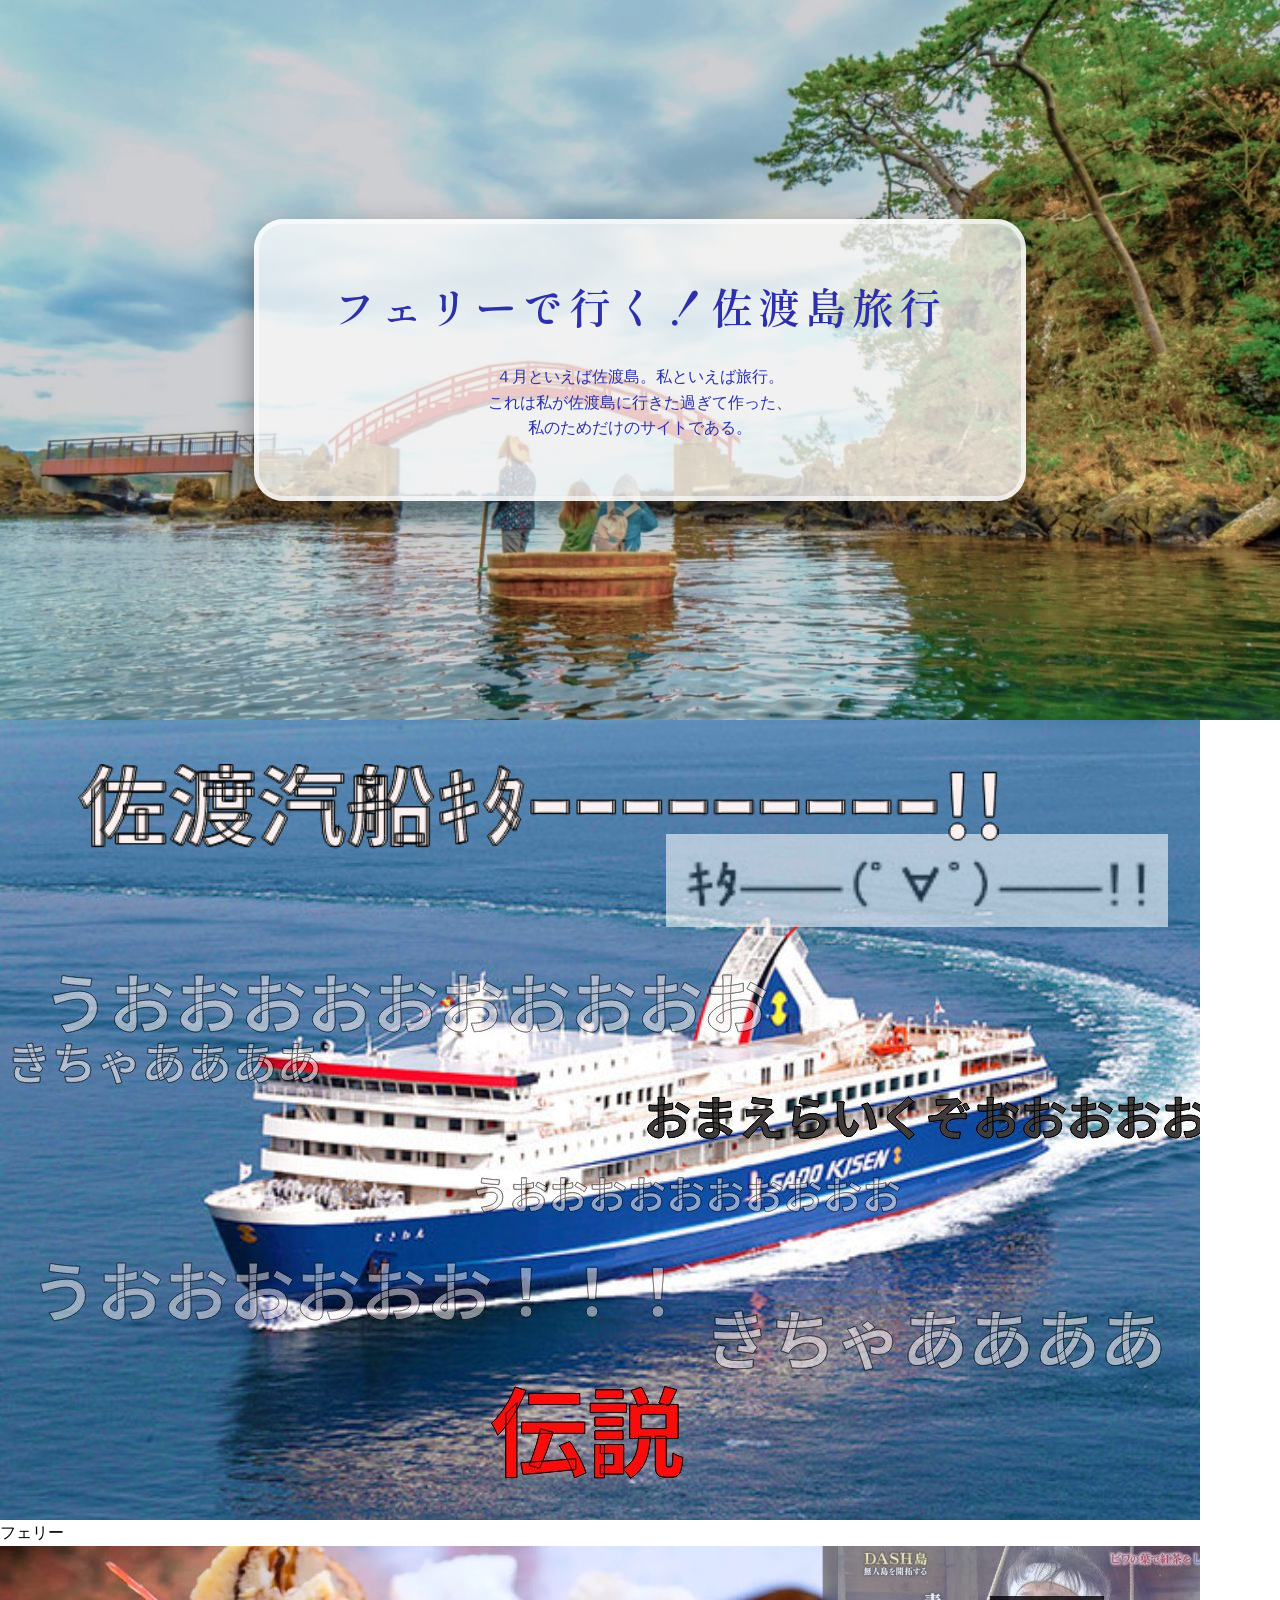
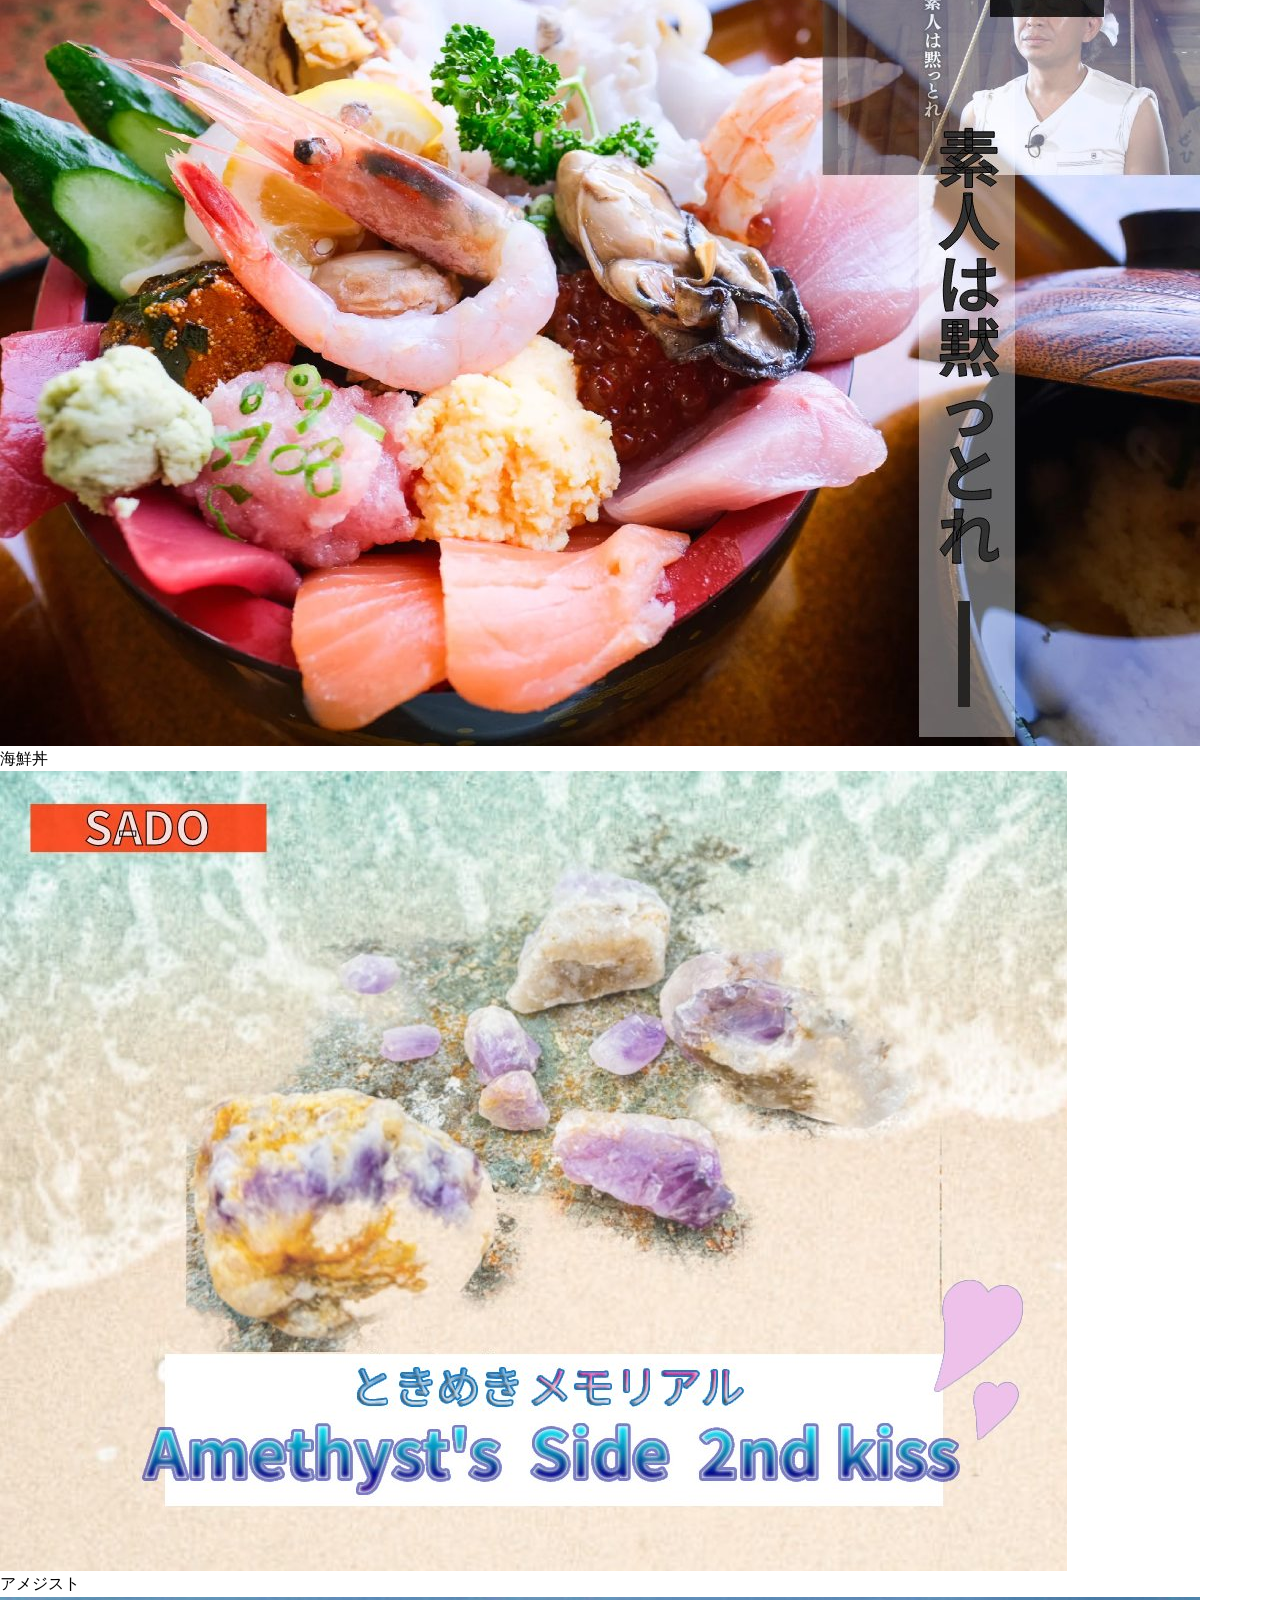
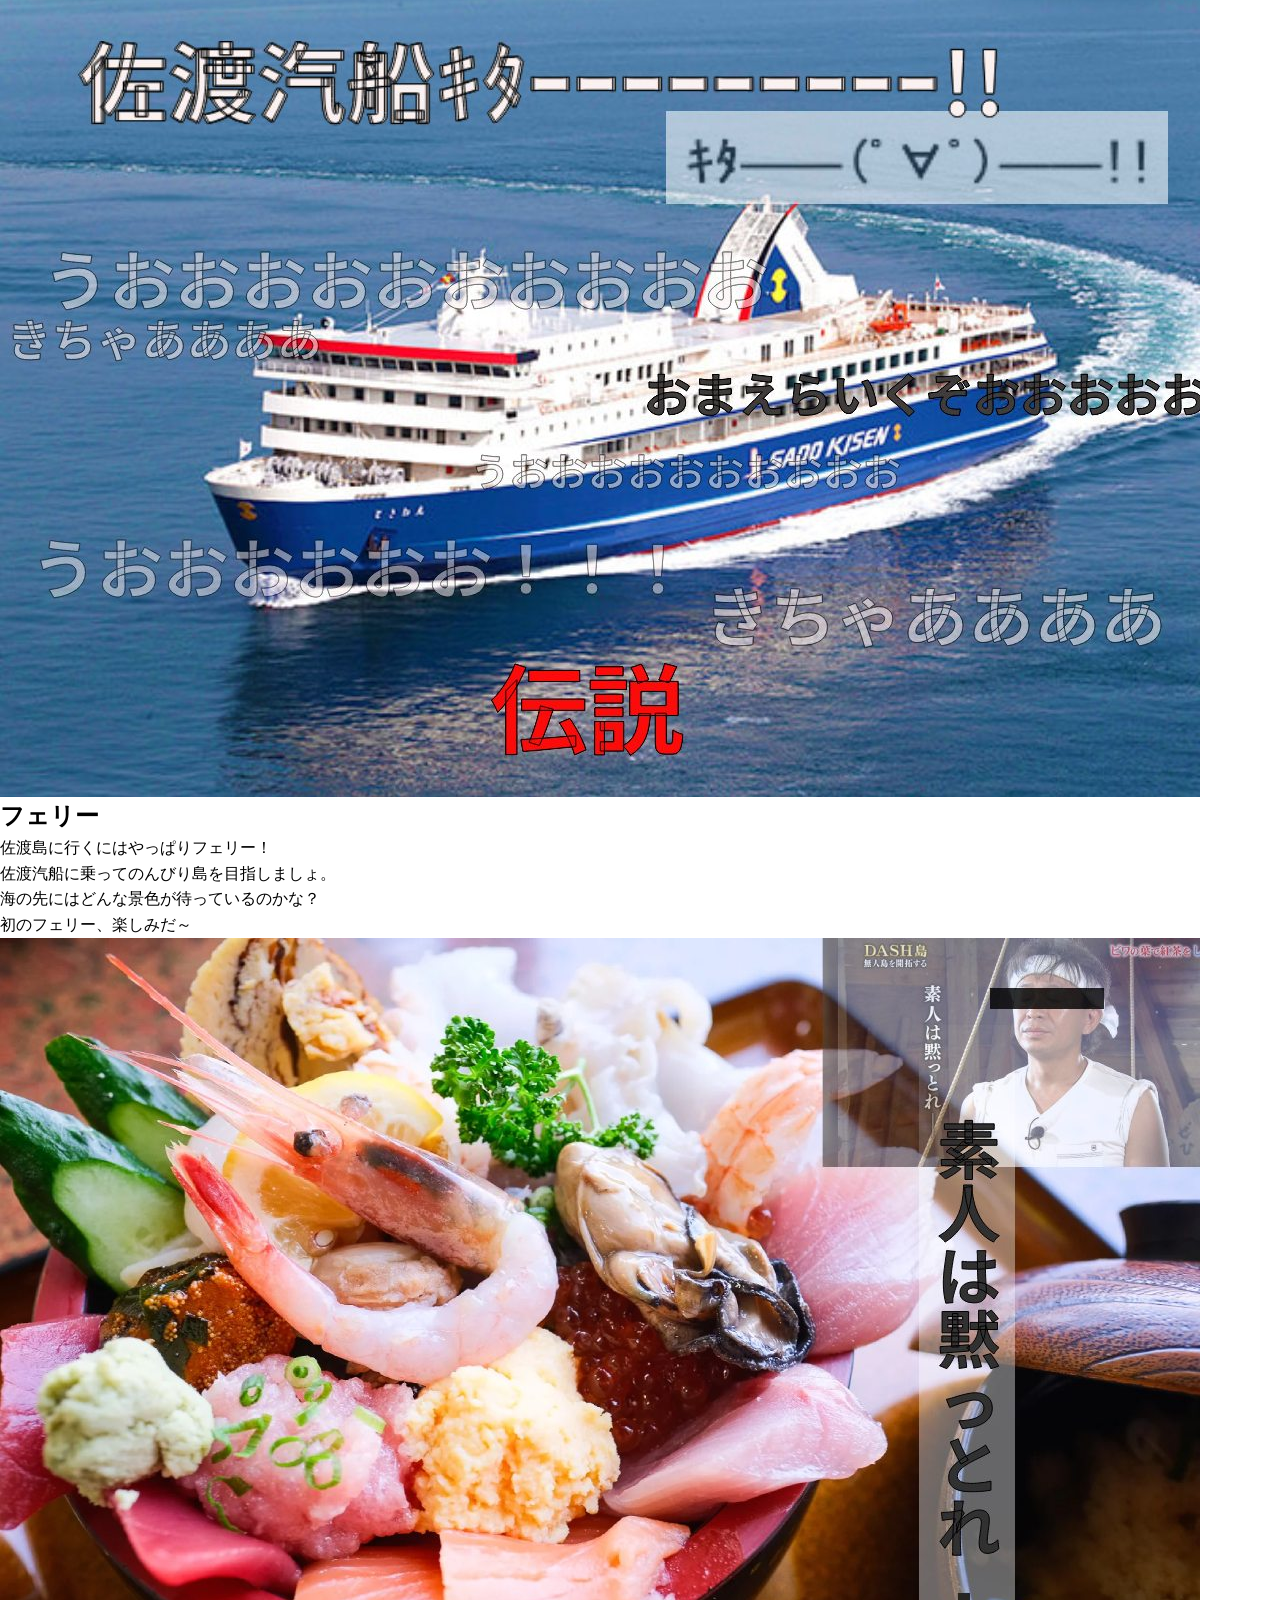
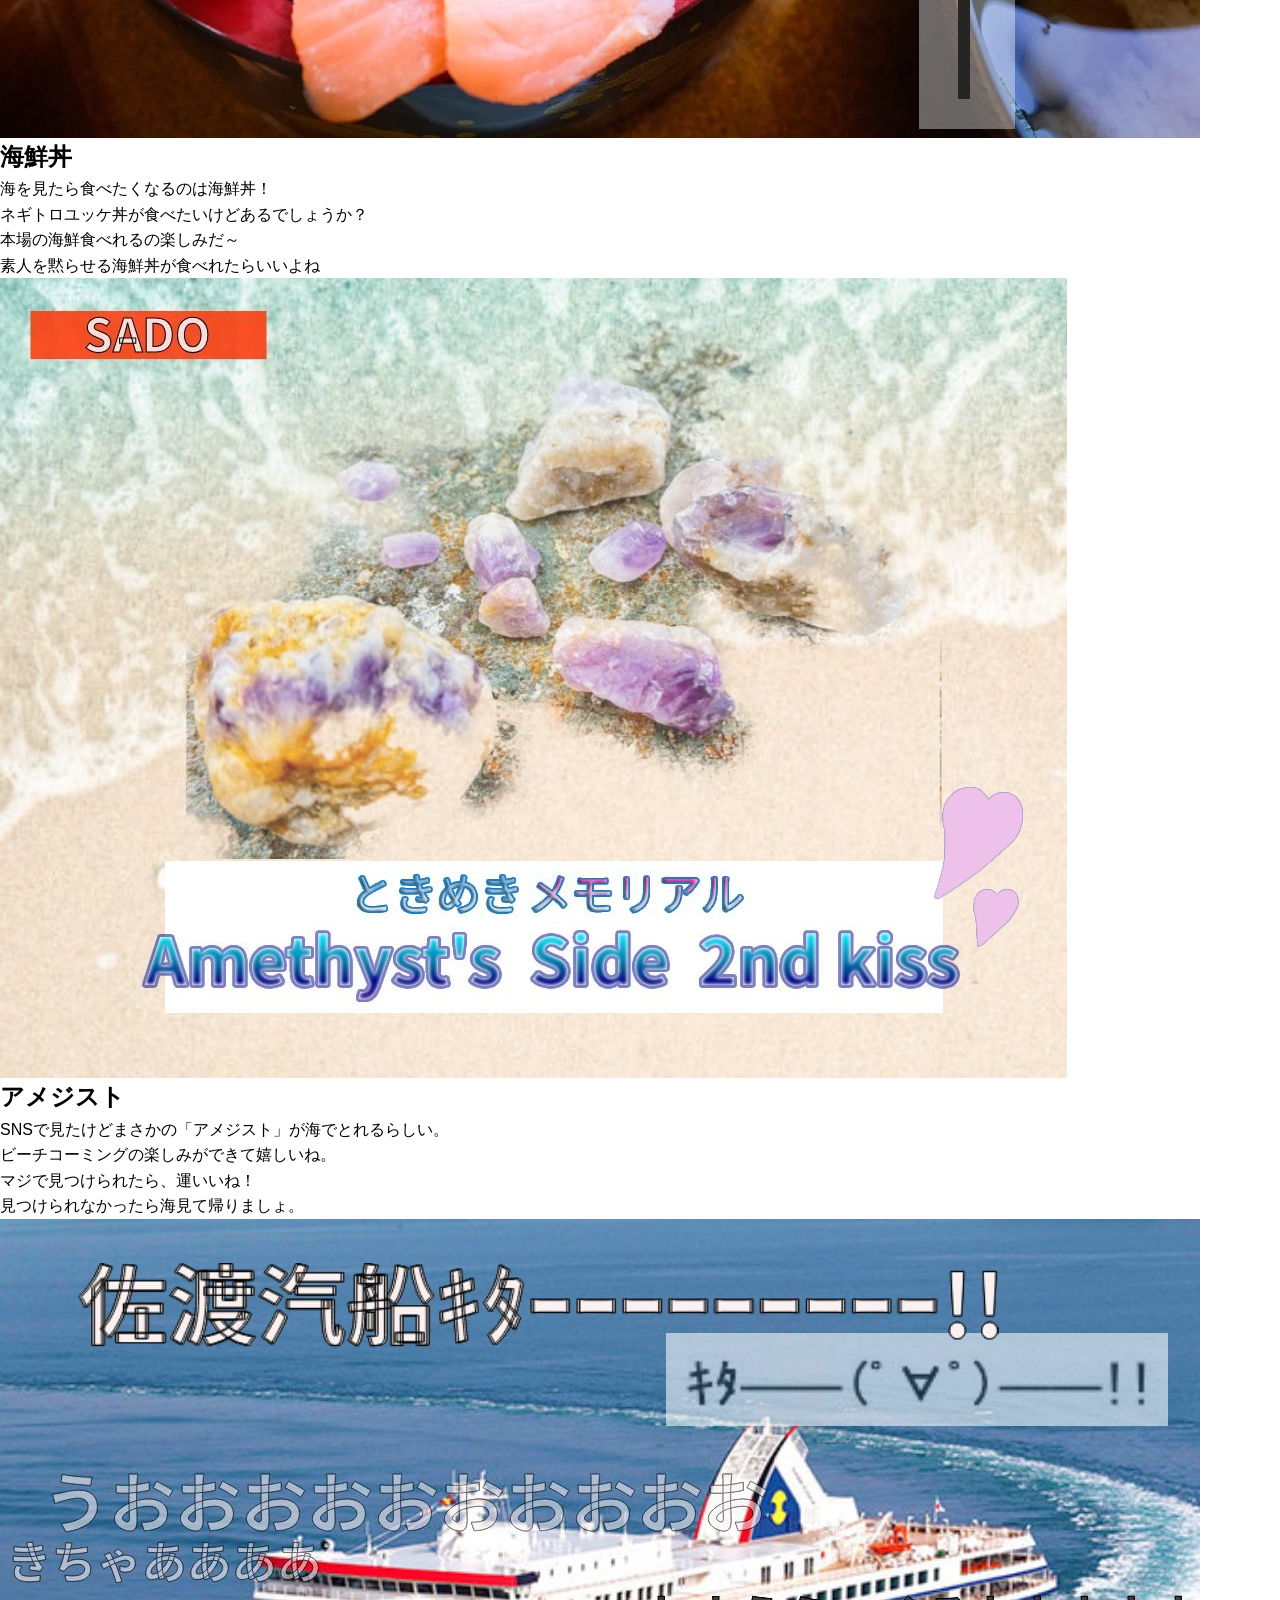
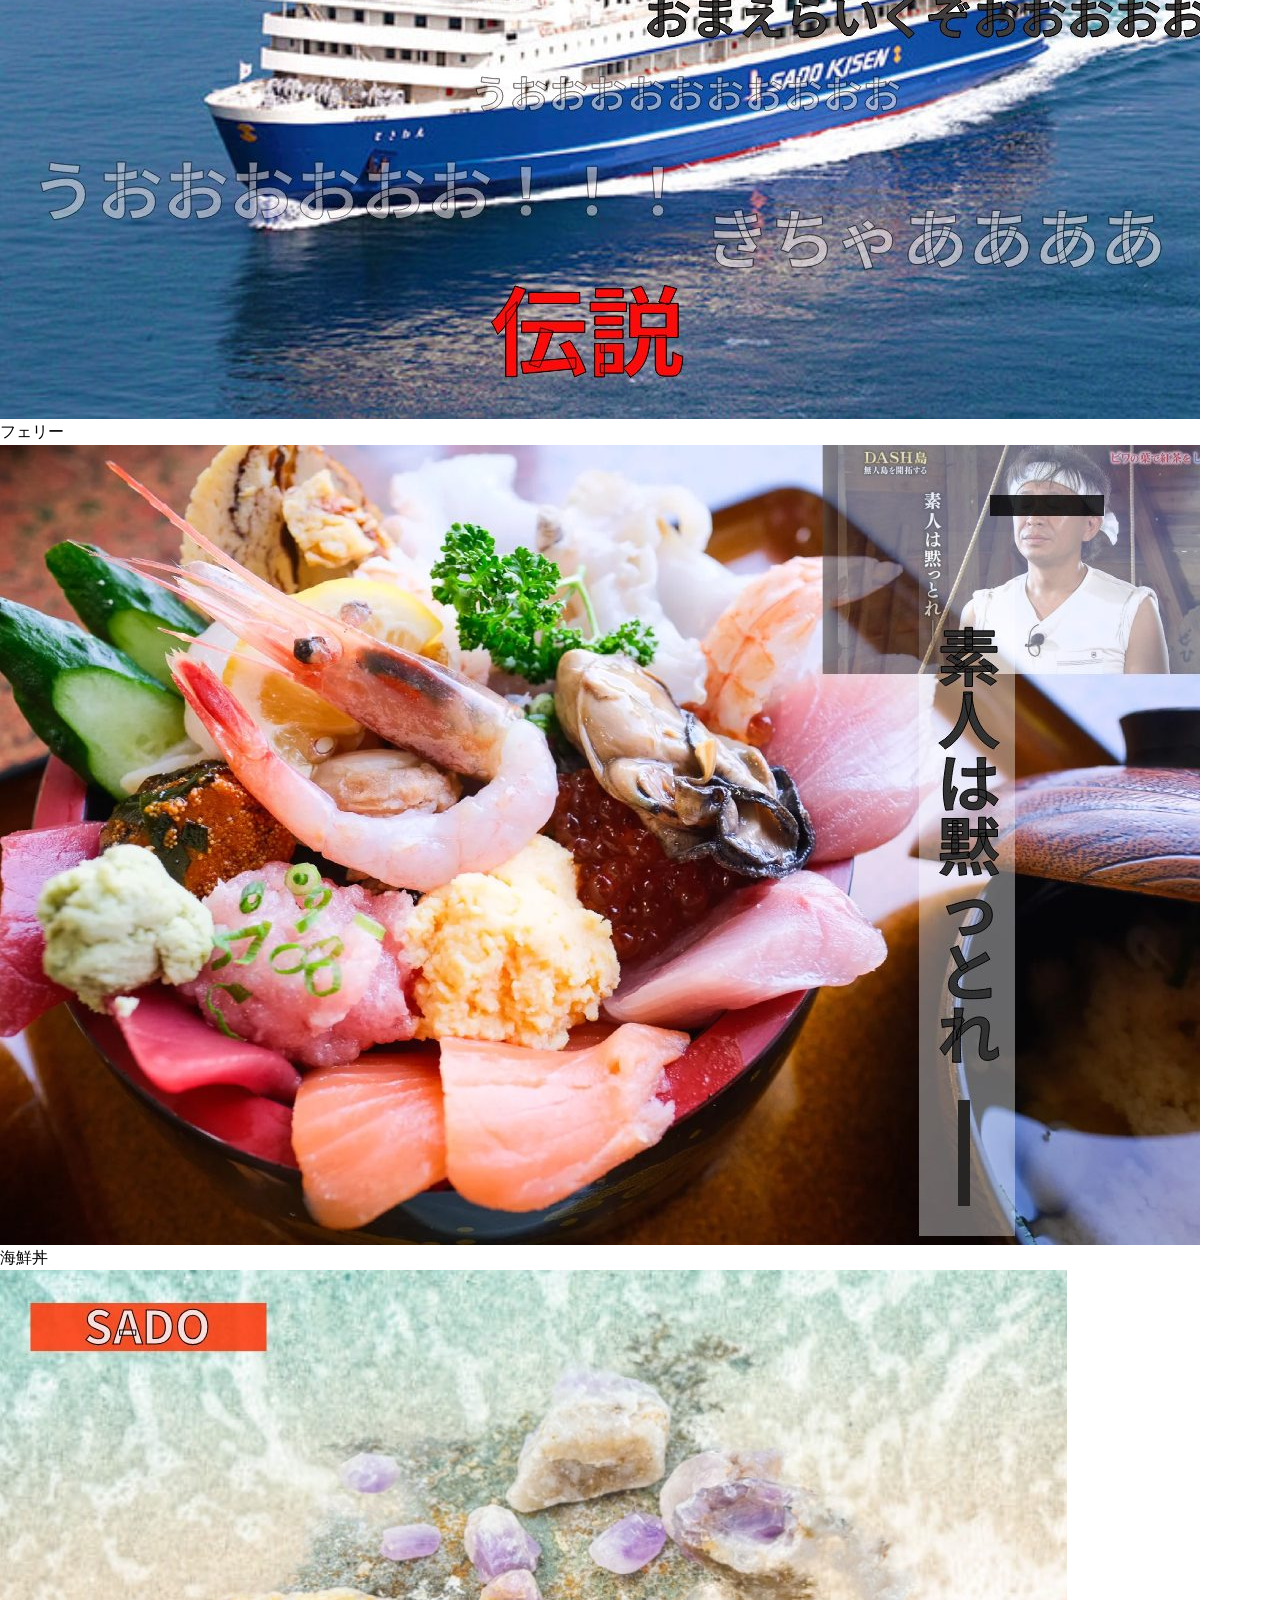
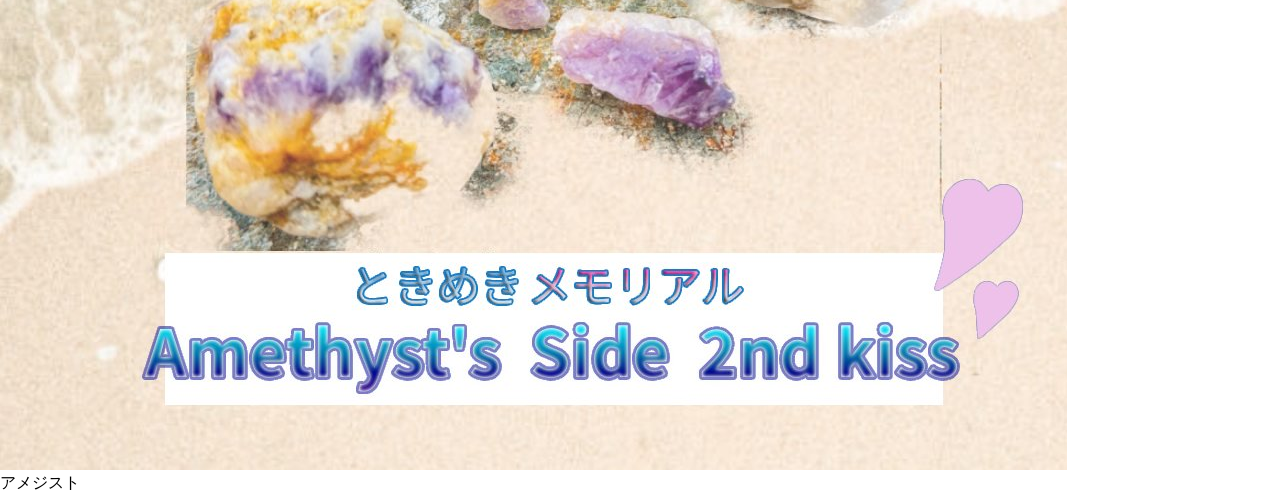
==== sado.html.html @ 0a6349b3 "first commit" ====
<!DOCTYPE html>
<html lang="ja">
<head>
  <meta charset="UTF-8">
  <meta name="viewport" content="width=device-width, initial-scale=1.0">
  <title>佐渡島旅行サイト</title>
  <meta name="description" content="佐渡島旅行のための自己満足サイト">
  <link rel="stylesheet" href="style.css">
  <link rel="icon" href="favicon.ico">
  <link href="https://fonts.googleapis.com/css2?family=Shippori+Mincho:wght@400;600&display=swap" rel="stylesheet">
</head>


<body>
 <main>
  <section id="hero">
    <div class="hero_text">
      <h1>フェリーで行く！佐渡島旅行</h1>
      <p>４月といえば佐渡島。私といえば旅行。<br>
         これは私が佐渡島に行きた過ぎて作った、<br>
         私のためだけのサイトである。</p>
    </div>
  </section>


  <section id="nav">
   <nav class="nav_flex">
    <ul>
      <li> <a href="#"><img src="ferry.jpg" alt=""><span>フェリー</span></a> </li>
      <li> <a href="#"><img src="kaisen.jpg" alt=""><span>海鮮丼</span></a> </li>
      <li> <a href="#"><img src="amethyst.jpg" alt=""><span>アメジスト</span></a> </li>
    </ul>
   </nav>
  </section>
  

  <section id="area">
    <div id="ferry" class="contents">
     <img src="ferry.jpg" alt="海原に浮かぶフェリーの画像">
    
      <div class="text">
        <h2>フェリー</h2>
        <p>佐渡島に行くにはやっぱりフェリー！</p>
        <p>佐渡汽船に乗ってのんびり島を目指しましょ。</p>
        <p>海の先にはどんな景色が待っているのかな？</p>
        <p><span>初のフェリー、楽しみだ～</span></p>
      </div>
    </div>

    <div id="kaisen" class="contents">
     <img src="kaisen.jpg" alt="おいしそうな海鮮丼の画像">
    
      <div class="text">
        <h2>海鮮丼</h2>
        <p>海を見たら食べたくなるのは海鮮丼！</p>
        <p><span>ネギトロユッケ丼</span>が食べたいけどあるでしょうか？</p>
        <p>本場の海鮮食べれるの楽しみだ～</p>
        <p>素人を黙らせる海鮮丼が食べれたらいいよね</p>
      </div>
    </div>

     <div id="amethyst" class="contents">
     <img src="amethyst.jpg" alt="とてもきれいなアメジストの画像">
    
      <div class="text">
        <h2>アメジスト</h2>
        <p>SNSで見たけどまさかの「アメジスト」が海でとれるらしい。</p>
        <p><span>ビーチコーミング</span>の楽しみができて嬉しいね。</p>
        <p>マジで見つけられたら、運いいね！</p>
        <p>見つけられなかったら海見て帰りましょ。</p>
      </div>
    </div>
  </section>
 </main>

<footer id="footer">
 <nav class="nav_flex">
    <ul>
      <li> <a href="#"><img src="ferry.jpg" alt=""><span>フェリー</span></a>  </li>
      <li> <a href="#"><img src="kaisen.jpg" alt=""><span>海鮮丼</span></a>  </li>
      <li> <a href="#"><img src="amethyst.jpg" alt=""><span>アメジスト</span></a>  </li>
    </ul>
 </nav>
</footer>

</body>
</html>
---- style.css ----
/* ===== reset ===== */
* {
  box-sizing: border-box;
}

body, h1, h2, p, ul, li {
  margin: 0;
  padding: 0;
}

ul { list-style: none; }

img {
  max-width: 100%;
  display: block;
}

/* ===== base ===== */
body {
  font-family: sans-serif;
  line-height: 1.6;
}

a {
  text-decoration: none;
  color: inherit;
}

/* ===== hero ===== */
#hero{
  height: 80vh;
  background: url("mainvisual.jpeg") center/cover no-repeat;
  position: relative;

  display:flex;  /* flexの中央寄せは親指定 */
  justify-content: center; /* 横中央 */
  align-items: center;  /* 縦中央 */
}

/* 暗幕 */
#hero::before{
  content:"";
  position:absolute;
  inset:0;
  background: rgba(0,0,0,0.1.8);
}

/* テキストを前に */
.hero_text{
  position: relative; /* 暗幕より前 */
  color: #2c31ab;
  text-align: center;
  padding:24px;

  
  /* 四角背景 */
  background: rgba(255,255,255,0.72);
  padding:60px 80px;
  border-radius: 30px;
  /* 四角背景の影 */
  box-shadow: 0 12px 30px rgba(0,0,0,0.4),/* 外の影 */
              inset 0 0 0 5px rgba(255,255,255,0.6); /* 内側の線 */ 
  
}
.hero_text h1{
  font-family: 'Shippori Mincho', serif;
  font-weight: 600;  
  font-size: 42px;
  letter-spacing: 0.12em;
  line-height: 1.3;
}

.hero_text p{
  padding-top:30px;
}
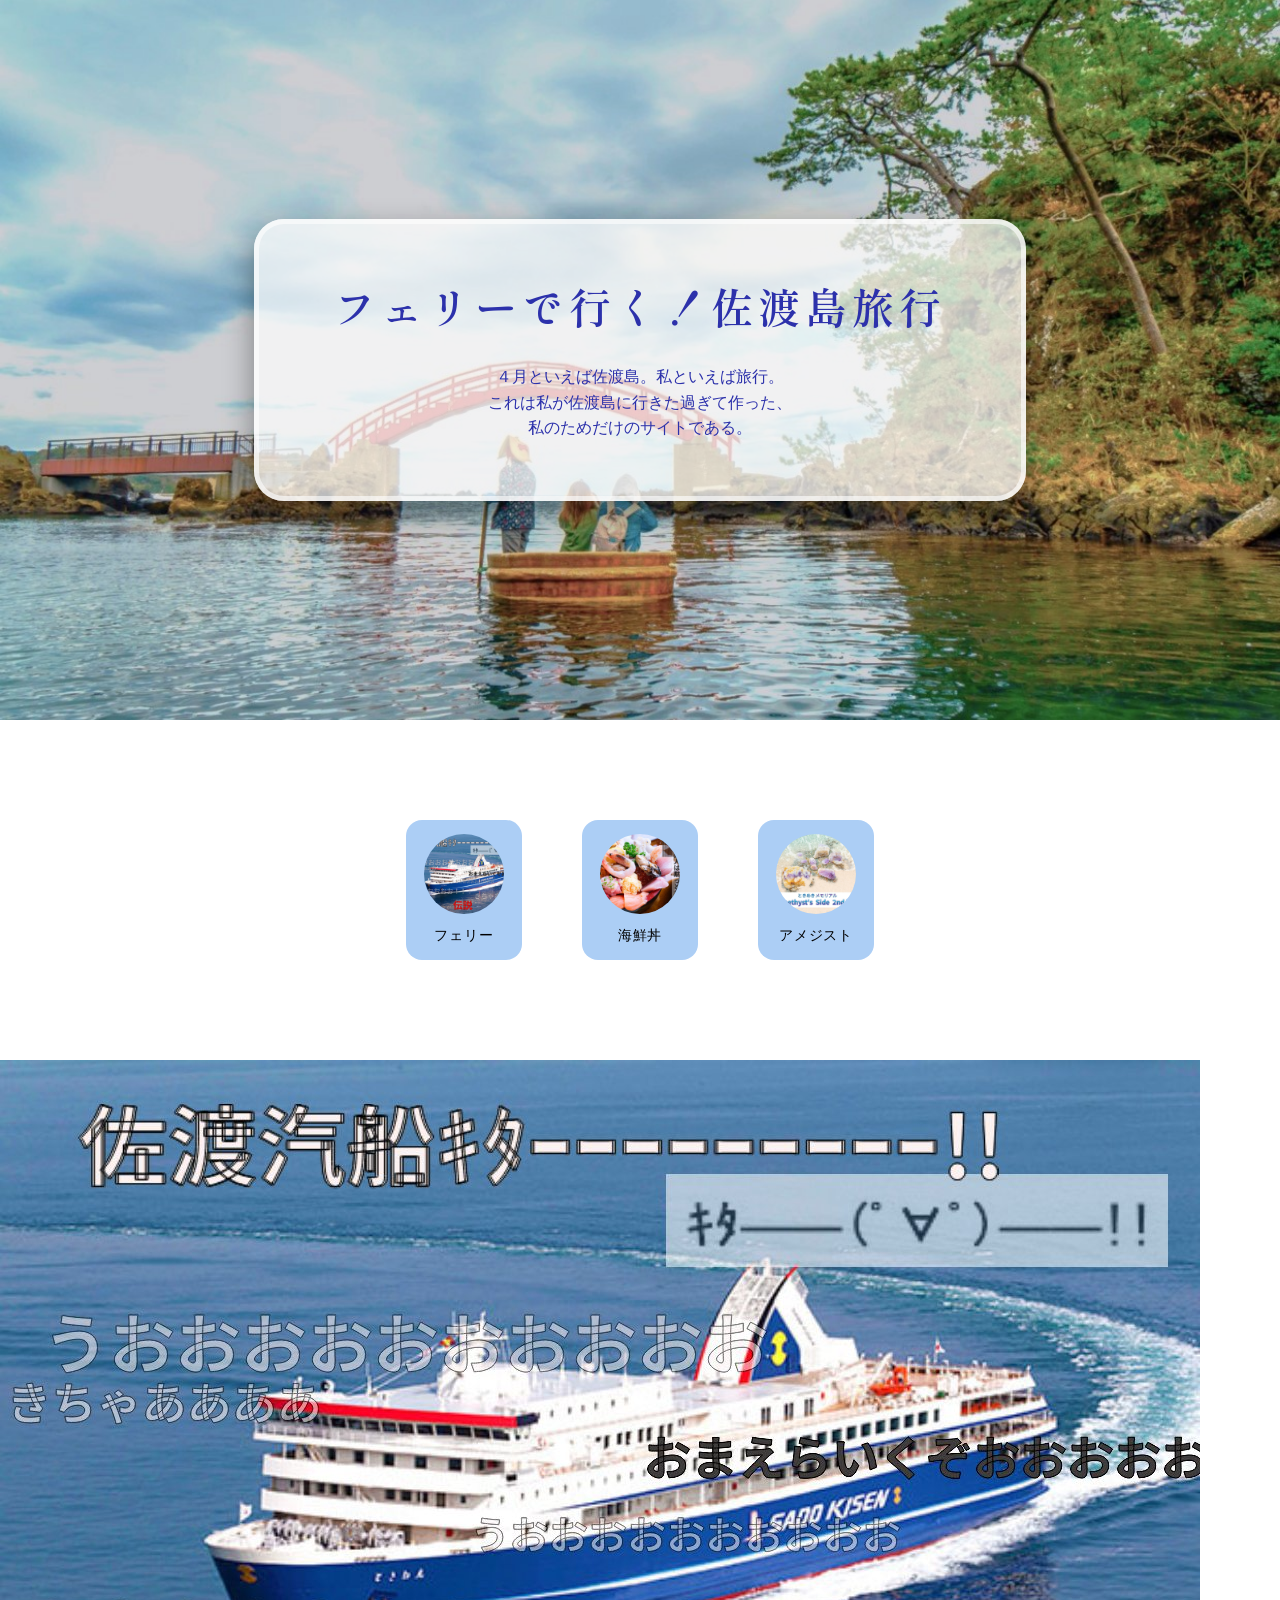
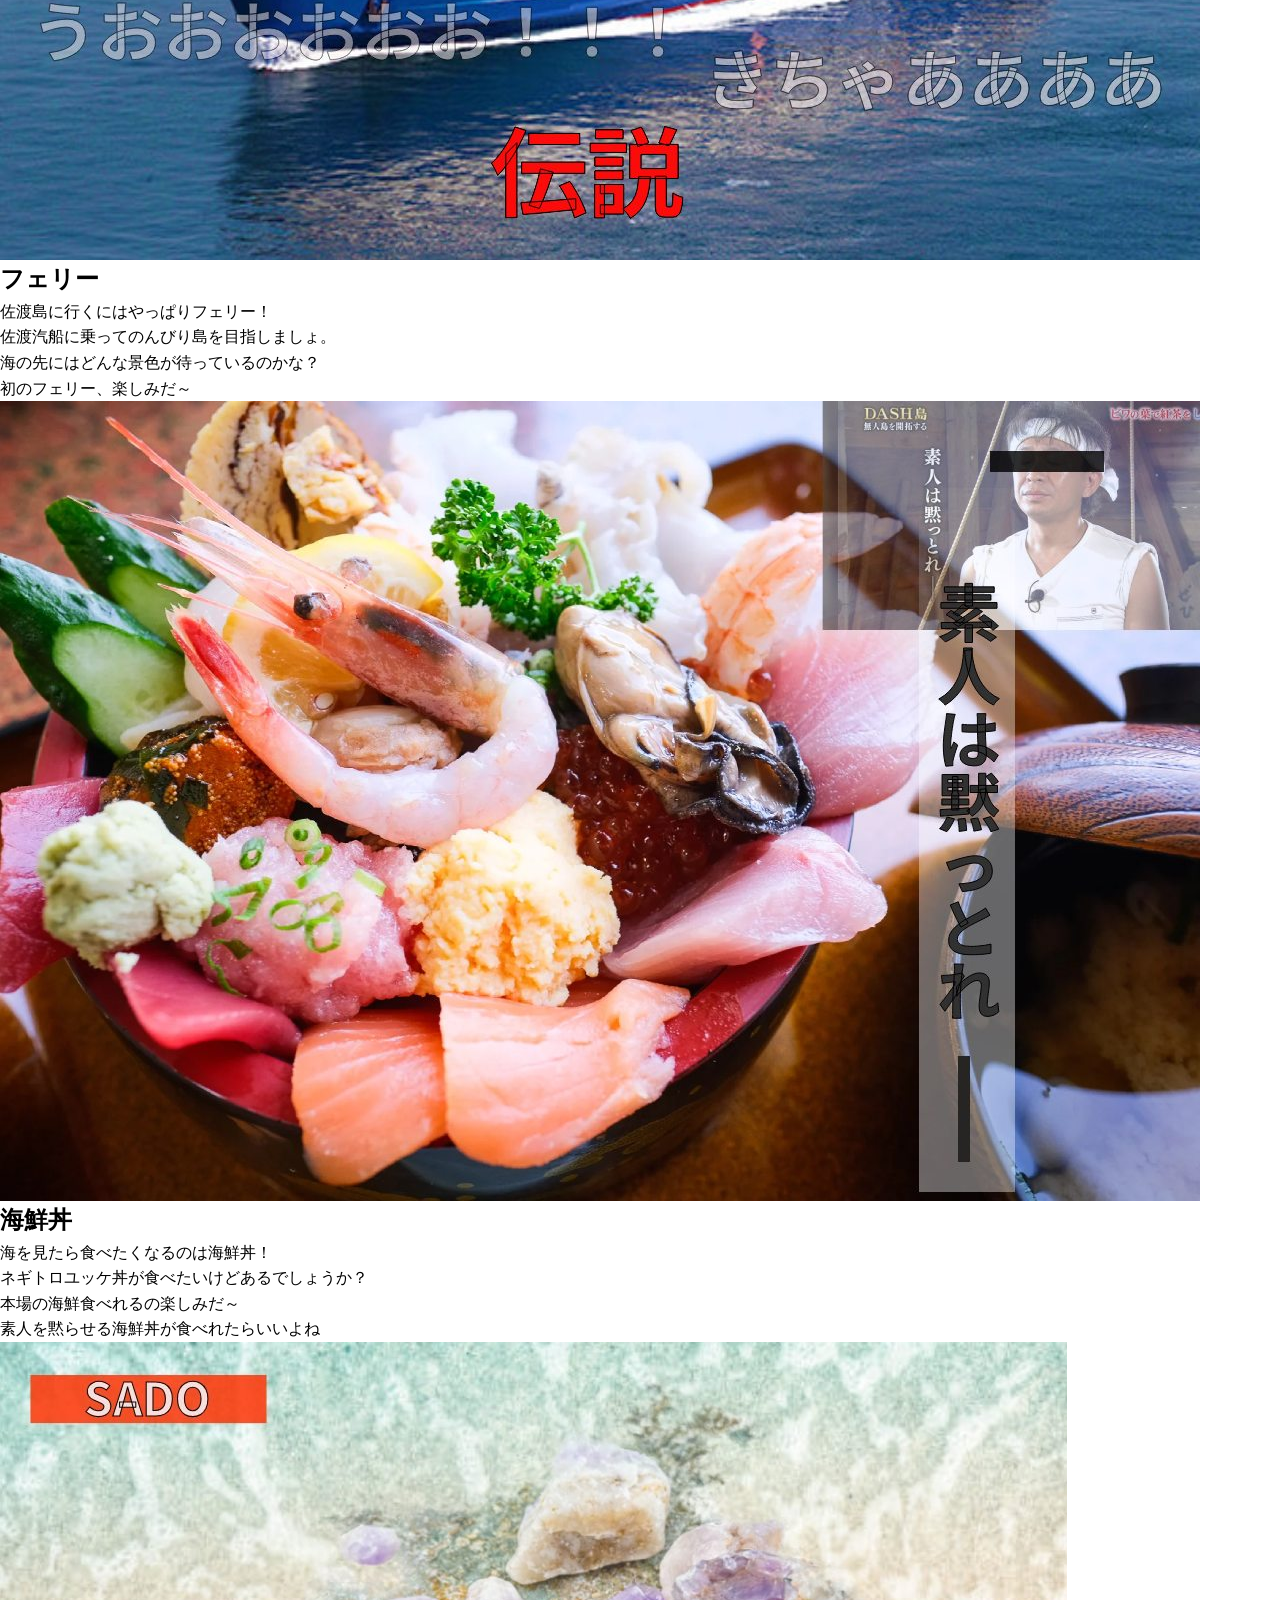
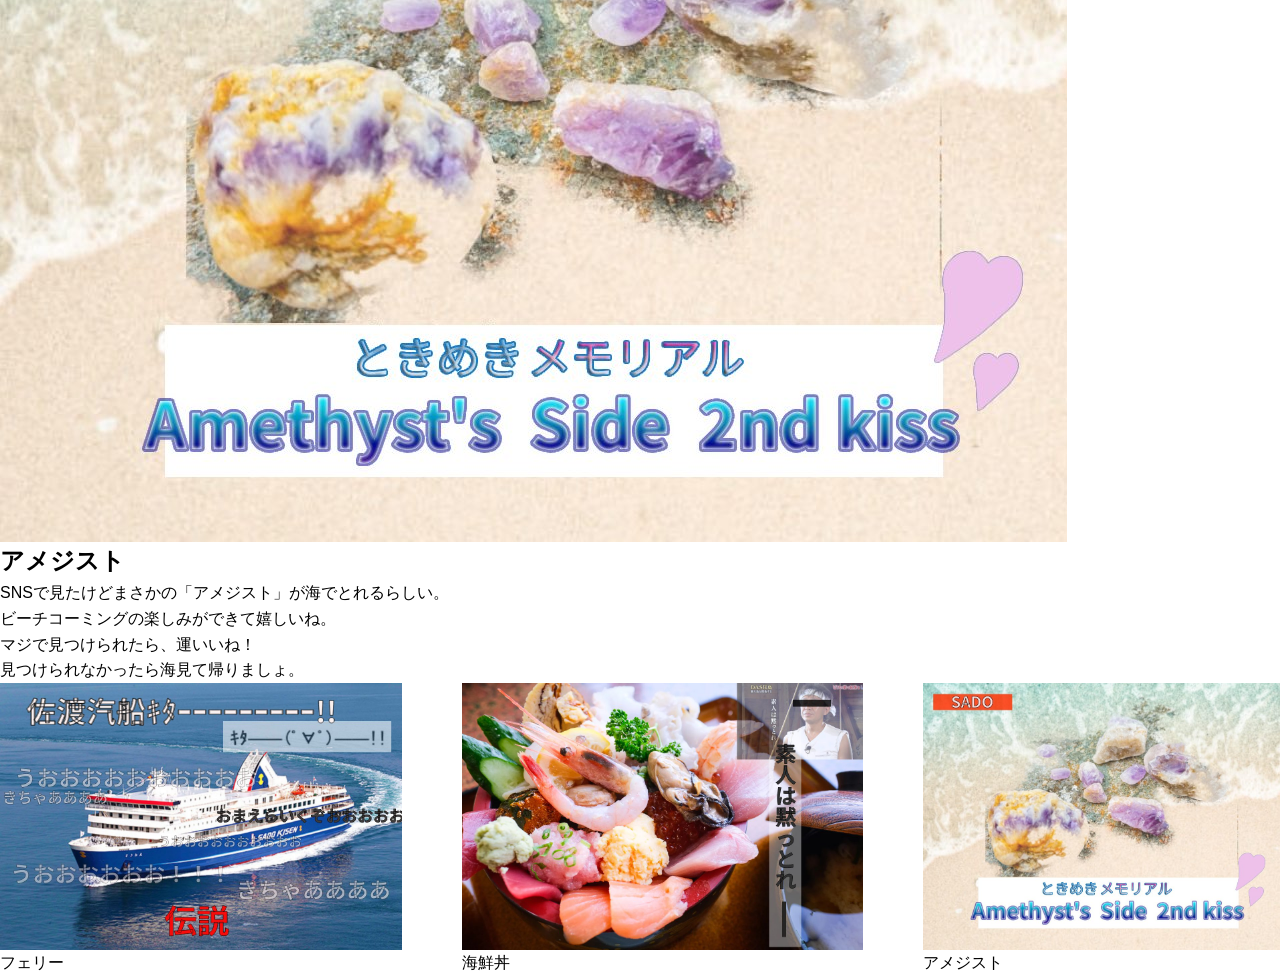
==== commit cf03fcf0: "push" ====
--- a/sado.html.html
+++ b/sado.html.html
@@ -25,7 +25,7 @@
 
   <section id="nav">
    <nav class="nav_flex">
-    <ul>
+    <ul class="nav_list">
       <li> <a href="#"><img src="ferry.jpg" alt=""><span>フェリー</span></a> </li>
       <li> <a href="#"><img src="kaisen.jpg" alt=""><span>海鮮丼</span></a> </li>
       <li> <a href="#"><img src="amethyst.jpg" alt=""><span>アメジスト</span></a> </li>
--- a/style.css
+++ b/style.css
@@ -72,4 +72,67 @@
 
 .hero_text p{
   padding-top:30px;
+}
+
+
+/* ===== nav ===== */
+#nav{
+  margin:40px;
+  padding:60px 16px;
+}
+
+.nav_flex ul{
+  display:flex;
+  justify-content: center;
+  gap:60px;
+}
+
+
+.nav_list a{
+ display:flex;
+ flex-direction: column;
+ align-items: center;
+ gap:10px;
+
+ padding:14px 18px;
+ border-radius: 16px;
+ background: rgba(104, 166, 237, 0.55);
+}
+
+.nav_list a:hover{
+  transform:translateY(-4px);
+  box-shadow: 0 10px 25px rgba(0,0,0,0.18); 
+  background: rgba(225, 233, 157, 0.75); 
+}
+
+.nav_list img{
+  width:5rem;
+  height:5rem;
+  object-fit:cover;
+  border-radius: 50%;
+}
+
+.nav_list span{
+  font-size:14px;
+  letter-spacing: 0.06rem;
+}
+
+
+@media screen and (max-width: 834px){
+
+  #nav{
+  margin:20px;
+  padding:30px 16px;
+}
+  .nav_flex ul{
+    flex-direction: column;
+    gap: 20px;
+  }
+  
+  /* リストの色を狭める */
+  .nav_list{
+    flex-direction: column;
+    align-items: center;  /* ← これ追加 */
+    gap: 20px;
+  }
 }
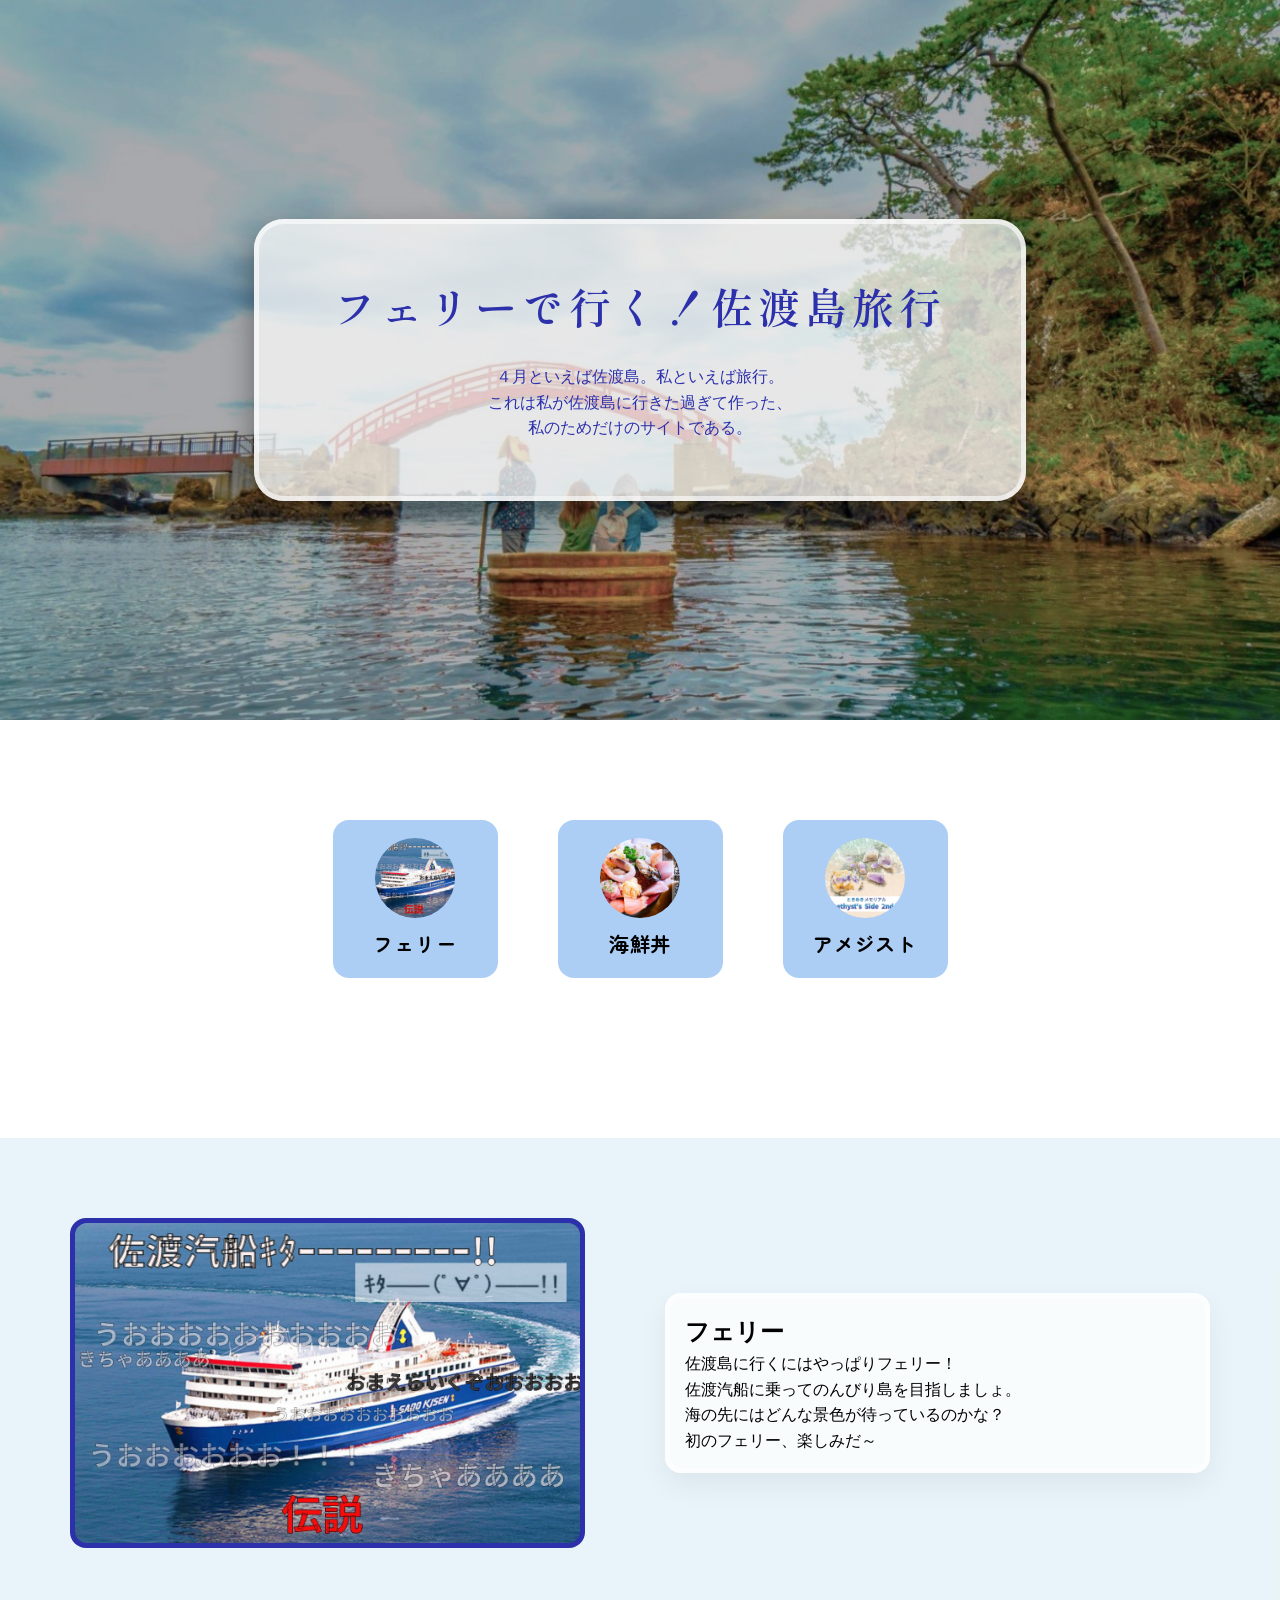
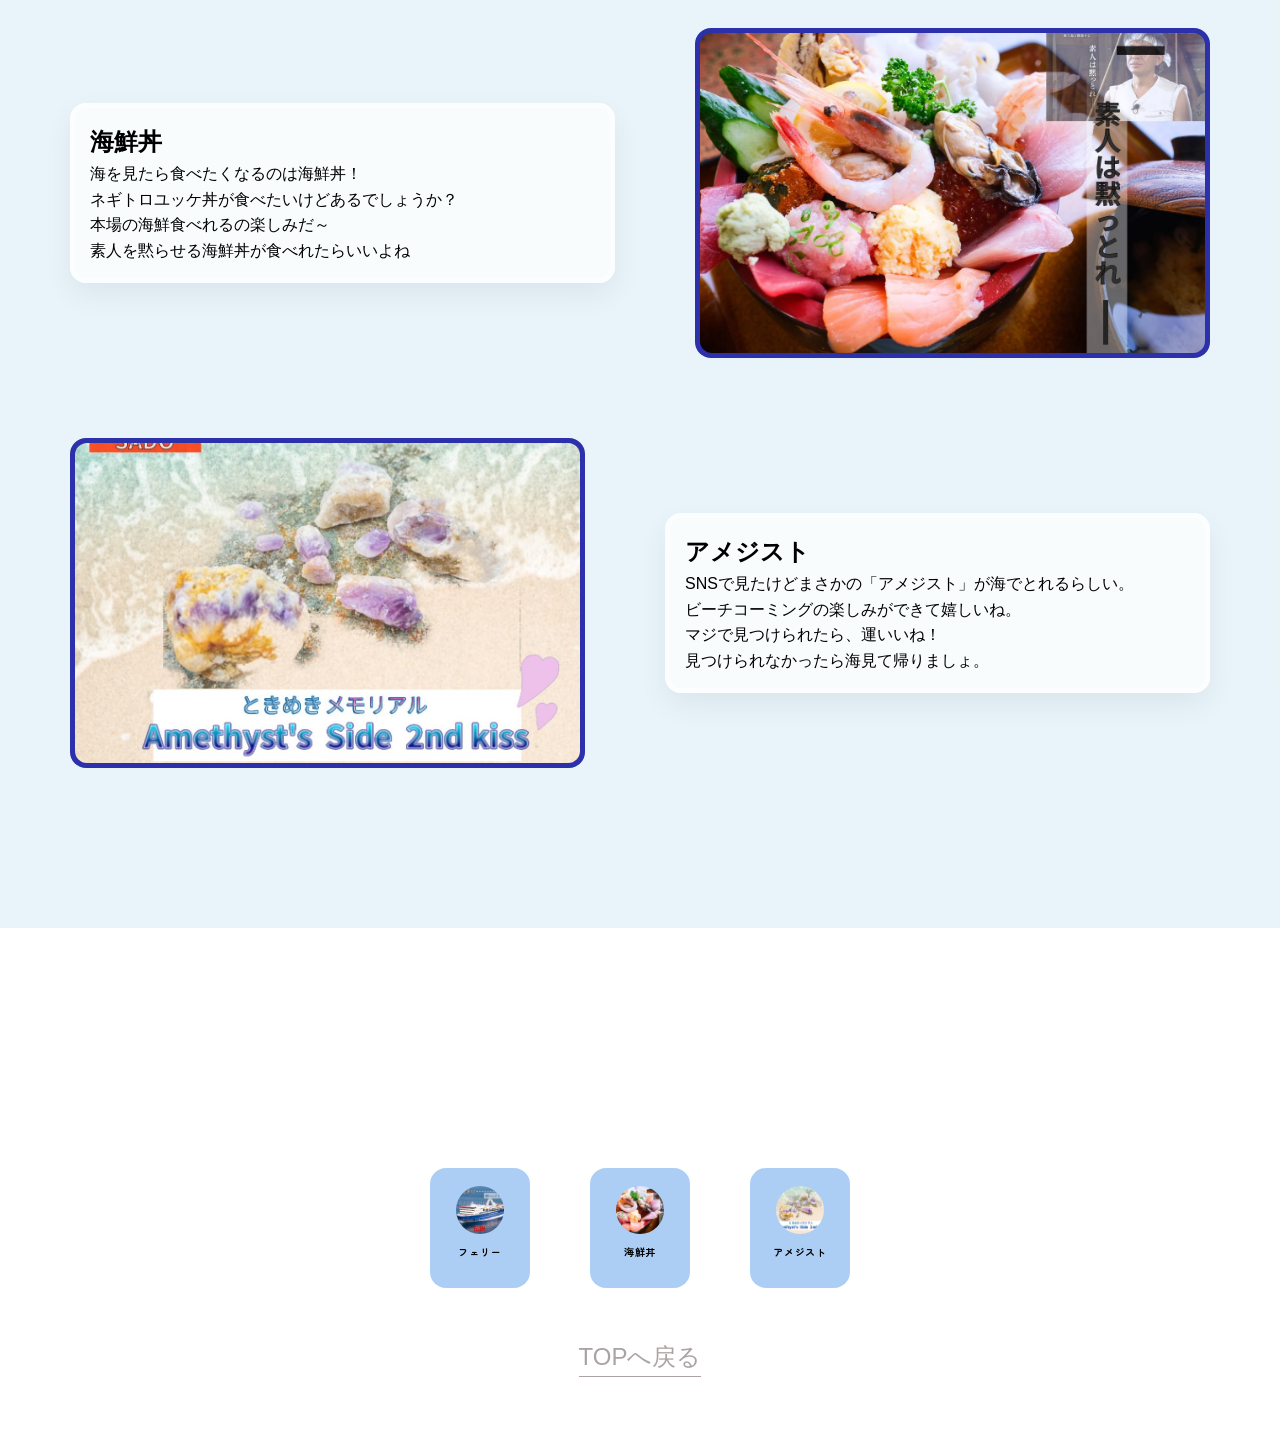
==== commit b198a622: "commit" ====
--- a/sado.html.html
+++ b/sado.html.html
@@ -7,11 +7,12 @@
   <meta name="description" content="佐渡島旅行のための自己満足サイト">
   <link rel="stylesheet" href="style.css">
   <link rel="icon" href="favicon.ico">
+  <link href="https://fonts.googleapis.com/css2?family=Zen+Maru+Gothic&display=swap" rel="stylesheet">
   <link href="https://fonts.googleapis.com/css2?family=Shippori+Mincho:wght@400;600&display=swap" rel="stylesheet">
 </head>
 
 
-<body>
+<body id="top">
  <main>
   <section id="hero">
     <div class="hero_text">
@@ -35,52 +36,66 @@
   
 
   <section id="area">
-    <div id="ferry" class="contents">
-     <img src="ferry.jpg" alt="海原に浮かぶフェリーの画像">
-    
-      <div class="text">
+  <div id="ferry" class="container">
+   <div class="area_flex">
+    <div class="area_img">
+      <img src="ferry.jpg" alt="海原に浮かぶフェリーの画像">
+    </div>
+
+    <div class="area_text">
         <h2>フェリー</h2>
         <p>佐渡島に行くにはやっぱりフェリー！</p>
         <p>佐渡汽船に乗ってのんびり島を目指しましょ。</p>
         <p>海の先にはどんな景色が待っているのかな？</p>
         <p><span>初のフェリー、楽しみだ～</span></p>
       </div>
+     </div>
     </div>
 
-    <div id="kaisen" class="contents">
-     <img src="kaisen.jpg" alt="おいしそうな海鮮丼の画像">
-    
-      <div class="text">
+  <div id="kaisen" class="container">
+   <div class="area_flex reverse">
+    <div class="area_img">
+      <img src="kaisen.jpg" alt="おいしそうな海鮮丼の画像">
+    </div>
+
+    <div class="area_text">
         <h2>海鮮丼</h2>
         <p>海を見たら食べたくなるのは海鮮丼！</p>
         <p><span>ネギトロユッケ丼</span>が食べたいけどあるでしょうか？</p>
         <p>本場の海鮮食べれるの楽しみだ～</p>
         <p>素人を黙らせる海鮮丼が食べれたらいいよね</p>
+       </div>
       </div>
     </div>
 
-     <div id="amethyst" class="contents">
-     <img src="amethyst.jpg" alt="とてもきれいなアメジストの画像">
-    
-      <div class="text">
+  <div id="amethyst" class="container">
+   <div class="area_flex">
+    <div class="area_img">
+      <img src="amethyst.jpg" alt="とてもきれいなアメジストの画像">
+    </div>
+
+    <div class="area_text">
         <h2>アメジスト</h2>
         <p>SNSで見たけどまさかの「アメジスト」が海でとれるらしい。</p>
         <p><span>ビーチコーミング</span>の楽しみができて嬉しいね。</p>
         <p>マジで見つけられたら、運いいね！</p>
         <p>見つけられなかったら海見て帰りましょ。</p>
       </div>
+     </div>
     </div>
+
   </section>
  </main>
 
 <footer id="footer">
  <nav class="nav_flex">
-    <ul>
-      <li> <a href="#"><img src="ferry.jpg" alt=""><span>フェリー</span></a>  </li>
-      <li> <a href="#"><img src="kaisen.jpg" alt=""><span>海鮮丼</span></a>  </li>
-      <li> <a href="#"><img src="amethyst.jpg" alt=""><span>アメジスト</span></a>  </li>
+    <ul class="nav_list">
+      <li> <a href="#"><img src="ferry.jpg" alt=""><span>フェリー</span></a> </li>
+      <li> <a href="#"><img src="kaisen.jpg" alt=""><span>海鮮丼</span></a> </li>
+      <li> <a href="#"><img src="amethyst.jpg" alt=""><span>アメジスト</span></a> </li>
     </ul>
- </nav>
+     <a href="#top" class="to_top">TOPへ戻る</a>
+   </nav>
 </footer>
 
 </body>
--- a/style.css
+++ b/style.css
@@ -42,7 +42,7 @@
   content:"";
   position:absolute;
   inset:0;
-  background: rgba(0,0,0,0.1.8);
+  background: rgba(0,0,0,0.18);
 }
 
 /* テキストを前に */
@@ -94,9 +94,13 @@
  align-items: center;
  gap:10px;
 
- padding:14px 18px;
+ padding:18px 18px;
  border-radius: 16px;
  background: rgba(104, 166, 237, 0.55);
+
+  width:165px;   /* 大きさ固定*/
+
+  transition: transform .2s, box-shadow .2s, background .2s;
 }
 
 .nav_list a:hover{
@@ -110,29 +114,213 @@
   height:5rem;
   object-fit:cover;
   border-radius: 50%;
+
+  transition: transform .2s;
 }
 
 .nav_list span{
-  font-size:14px;
+  font-family: 'Zen Maru Gothic', sans-serif;
+  font-weight: bold;
+  font-size:20px;
   letter-spacing: 0.06rem;
-}
-
-
+
+  transition: 0.3s;
+}
+
+.nav_list a:hover span{
+  color:#2c31ab;
+}
+
+.nav_list a:hover img{
+  transform: scale(1.08);
+}
+
+/* ===== area ===== */
+/* 共通 */
+#area{
+  margin-top:100px;
+  padding:80px 0;
+  background-color: rgba(29, 147, 190, 0.1);
+}
+
+.container{
+  max-width:1200px;
+  margin:0 auto;
+  padding:0 30px;
+}
+
+.area_flex{
+  margin-bottom:80px;
+  display:flex;
+  gap:80px;
+
+  align-items:center;
+}
+
+.area_img,
+.area_text{
+  flex:1;
+}
+
+.area_img{
+ background: #2c31ab;
+  border-radius: 16px;
+  padding:5px;
+}
+
+.area_text{
+  background: rgba(255,255,255,0.72);
+  border-radius: 16px;
+  padding:20px;
+
+  box-shadow: 0 12px 30px rgba(0,0,0,0.06),/* 外の影 */
+              inset 0 0 0 5px rgba(255,255,255,0.6); /* 内側の線 */ 
+}
+
+.area_img img{
+  width: 100%;
+  height: 320px;
+  display: block;
+  object-fit: cover;
+  border-radius: 12px; /* 枠の内側なので少し小さめが上品 */
+}
+
+.area_flex.reverse{
+  flex-direction: row-reverse;
+}
+
+/* ===== フッター ===== */
+#footer{
+  margin-top:180px;
+  padding:60px 16px;
+}
+
+#footer .nav_list a{
+width:100px; height:120px; padding:18px 12px; 
+
+  transition: transform .2s;
+}
+
+#footer .nav_list span{
+ font-size:10px;
+
+  transition: 0.3s;
+}
+
+#footer .nav_list img{
+ width:3rem; height:3rem; 
+
+  transition: transform .2s;
+}
+
+#footer .nav_list a:hover{
+  transform:translateY(-4px);
+  box-shadow: 0 10px 25px rgba(0,0,0,0.18); 
+  background: rgba(225, 233, 157, 0.75); 
+}
+#footer .nav_flex{
+ display:flex;
+ flex-direction: column;
+ align-items: center;
+ gap:30px;
+}
+
+.to_top{
+  margin-top:20px;
+  
+  display:block;
+  font-size:24px;
+  color:rgba(139, 128, 128, 0.72);
+  border-bottom:solid 1px rgba(139, 128, 128, 0.72);
+
+  cursor:pointer;
+}
+#footer .to_top:hover{
+  transform:translateY(-4px);
+  box-shadow: 0 10px 25px rgba(0,0,0,0.18); 
+  background: rgba(225, 233, 157, 0.75); 
+}
+
+html {
+    scroll-behavior: smooth;
+}
+
+/* ===== レスポンシブ ===== */
 @media screen and (max-width: 834px){
 
-  #nav{
+#nav,
+#footer{
   margin:20px;
   padding:30px 16px;
 }
-  .nav_flex ul{
+.hero_text h1{
+  font-size: 32px;
+  letter-spacing: 0.08em;
+}
+.hero_text{
+/* 四角背景 */
+  padding:40px 40px;
+}
+
+#nav{
+  margin-top:80px;
+  margin-bottom:30px;
+}
+
+.nav_flex ul{
     flex-direction: column;
     gap: 20px;
   }
-  
-  /* リストの色を狭める */
-  .nav_list{
+
+    /* リストの色を狭める */
+.nav_list{
     flex-direction: column;
     align-items: center;  /* ← これ追加 */
     gap: 20px;
   }
+
+
+#area{
+  padding-top:120px;
+  margin-bottom:20px;
+  padding-bottom:0;
+}
+.area_flex{
+  margin-bottom:100px;
+}
+
+.area_img img{
+  width: 100%;
+  height: 400px;
+  display: block;
+  object-fit: cover;
+  border-radius: 12px; /* 枠の内側なので少し小さめが上品 */
+}
+
+
+  .container{
+    margin-right: 16px;
+    margin-left: 16px;
+    padding-bottom:50px;
+}
+
+  .area_flex,
+  .area_flex.reverse{
+  flex-direction:column;
+}
+
+#footer .nav_flex ul{
+    flex-direction: row;
+    gap: 30px;
+    justify-content:right;
+    margin-right:20px;
+  }
+
+ #footer .nav_flex{
+ gap:20px;
+}
+.to_top{
+  font-size:18px;
+   justify-content:left;
+}
 }
